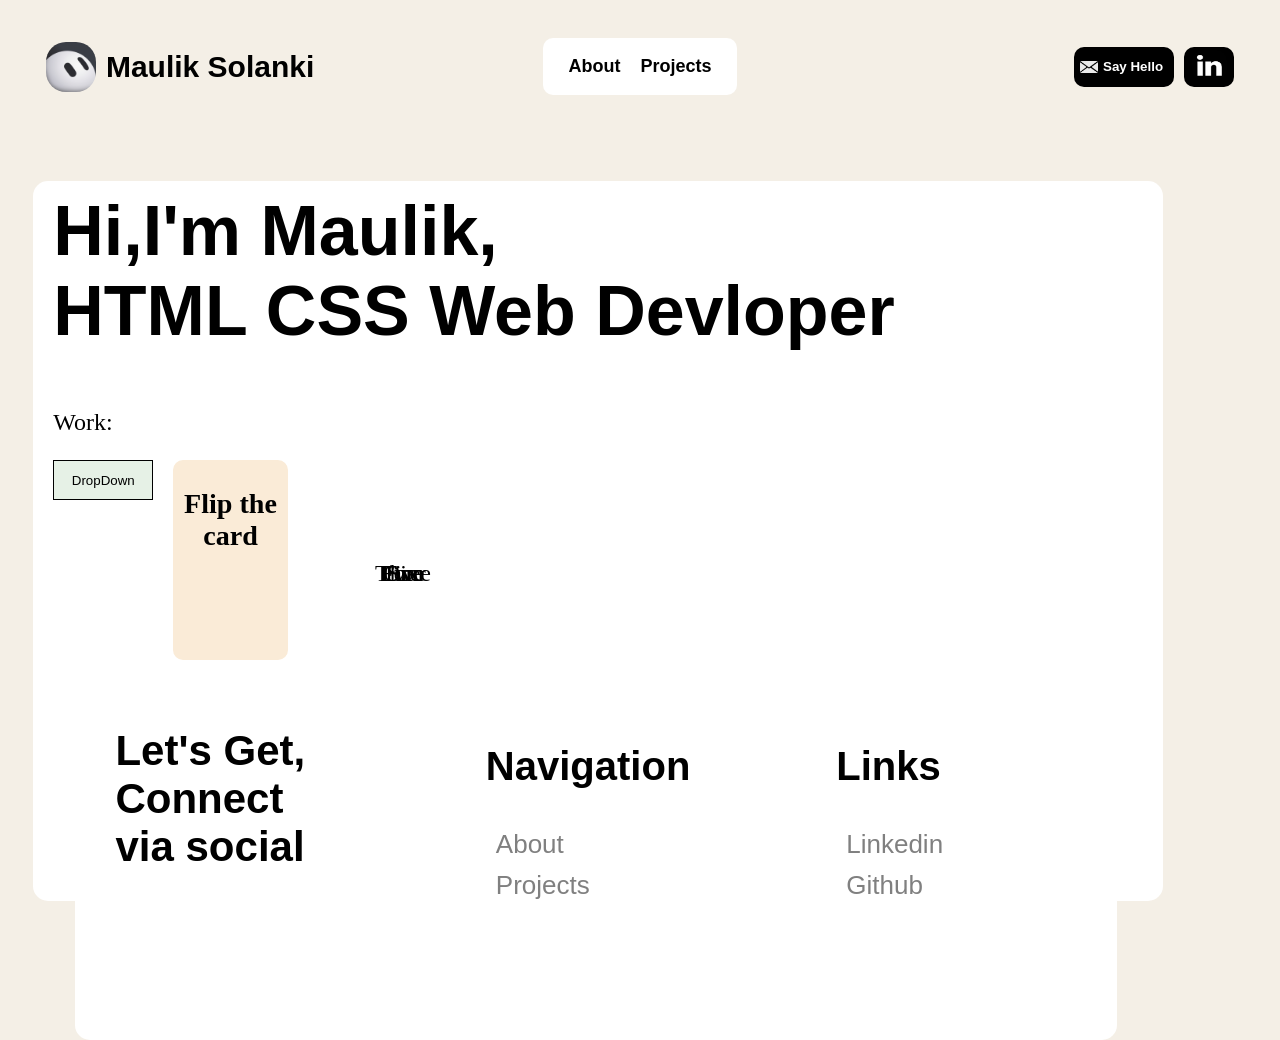
==== index.html @ 33026282 "Initial commit" ====
<!DOCTYPE html>
<html lang="en">
    <head>
        <title>Maulik Solanki | HTML CSS Developer</title>
        <meta name="viewport" content="width=device-width, initial-scale=1.0">
        <meta charset="UTF-8">
        <link rel="stylesheet" href="index.css">
        <link rel="icon" href="logo.png" type="image/x-icon">
       
    </head>
<body>
    <div class="navigation">
        <div class="nav-left">
        <img src="logo.png" alt="Logo" class="logo" draggable="false">
        <h1>Maulik Solanki</h1>
        </div>

    <div class="nav-center">
        <ul>    
            <li><a href="about.html">About</a></li>
            <li><a href="projects.html">Projects</a></li>
        </ul> 
    </div>

    <div class="nav-right">
        <a class="nav-btn-link" href="mailto:mrmauli1112@gmail.com">
            <button class="nav-btn1"><img src="resources/envelop1.png" class="btn1_logo" draggable="false"><p>Say Hello</p></button>
        </a>

        <a class="nav-btn-link" href="https://www.linkedin.com/in/maulik-solanki-bca/">
            <button class="nav-btn2"><img src="resources/linkdin_logo2.png" class="btn2_logo" draggable="false"></button>
        </a>
      </div>  
        
   </div>

    <div class="page-content-intro">
    <div class="intro">
        <h2>Hi,I'm Maulik,<br>
            HTML CSS Web Devloper 
        </h2>
        <p class="work">Work:</p>
    </div>

    <div class="content">
        <div class="dropdown">
        <button class="dropbtn">DropDown</button>
        <div class="dropdown-content">
            <a href="https://www.google.com" target="_blank">Google</a>
            <a href="https://www.youtube.com" target="_blank">Youtube</a>
            <a href="https://www.w3schools.com" target="_blank">W3School</a>
        </div>
        
        </div>

        <div class="container-card">
            <div class="card">
                <div class="face front"><h3>Flip the card</h3></div>
                <div class="face back"><h3>Thanks for Flip</h3></div>
            </div>
        <div class="container-cube">
            <div class="cube">
                <div class="face one">One</div>
                <div class="face two">Two</div>
                <div class="face three">Three</div>
                <div class="face four">Four</div>
                <div class="face five">Five</div>
                <div class="face six">Six</div>
            </div>


        </div>
        


        </div>
    </div>

    <footer class="footer">

        <h3>
            Let's Get,<br>Connect <br>via social
        </h3>

        <ul>
            <p>Navigation</p>
            <li><a href="about.html">About</a></li>
            <li><a href="projects.html">Projects</a></li>
        </ul>
        <ul>
            <p>Links</p>
            <li><a href="https://www.linkedin.com/in/maulik-solanki-bca/" target="_blank">Linkedin</a></li>
            <li><a href="https://www.github.com/Solanki-Maulik" target="_blank">Github</a></li>
            
        </ul>

     
    

        


    </footer>
</body>
</html>
---- index.css ----
:root{
                --primary-color: #F4EFE6;
                --second-color: black;
                --accent-color: #383434;
            }
 
 body{
                margin-top:10px;
                padding:0;
                background-color:var(--primary-color);
                overflow-x:hidden;
                user-select: none;
            }

        

        .navigation{
                display:flex;
                justify-content:space-between;
                align-items:center;
                background-color:var(--primary-color);
                margin: 0 auto;
                width: 94%;
                padding:10px 5px;
                max-width:1230px;
                
            }

        .nav-left{
            display:flex;
            align-items:center;
            flex:1;
        }

             .logo{
                width: 50px;
                height: 50px;
                margin-right:10px;
                border-radius: 20px;
            }


        h1{
                color:var(--second-color);
                font-family: Arial, Helvetica, sans-serif;
                font-size:30px;

            }

        .nav-center{
            display:flex;
            align-items: center;
           flex:1;
            justify-content:center;
           
        }


        .navigation ul{
            display:flex;
            list-style-type: none;
            background-color: white;
            border-radius: 10px;
            padding:18px 15px;
            font-size: 18px;
            font-weight:bold;
            color:var(--second-color);


       
            
            
 
        }

        .navigation li a{
            
            flex-direction: row;
            padding:15px 10px;
            text-decoration: none;
            font-family:Arial, Helvetica, sans-serif;
            color:var(--second-color);
            
            
        }

        .navigation li a:hover{
            color:var(--second-color);
            background-color: #f2f7f5;
            border-radius:10px;
            text-decoration-style: bold;
        }



        .nav-btn1{
            width:100px;
            height:40px;
            background-color:var(--second-color);
            color:white;
            cursor: pointer;
            margin-right:10px;
            border-radius:10px;
            font-weight: bold;
            border:none;
            align-items:center;
            display:flex;
        }

        .nav-btn1:hover{
            background-color:var(--accent-color);
            color:rgb(233, 223, 223);
        }

        .nav-btn1 p{
            padding-left:5px;
        }

        .nav-btn2{
            width:50px;
            height:40px;
            background-color:var(--second-color);
            color:white;
            cursor: pointer;
            border-radius:10px;
            font-weight: bold;
            border:none;
        }

         .nav-right{
            display:flex;
            align-items:center;
            flex:1;
            justify-content: flex-end;
         }

        .btn1_logo{
            height:12px;
            width:18px;
            
        }

        .btn2_logo{
            border-radius:10px;
            height:30px;
            width:35px;
            
        }

        .nav-btn-link{
            text-decoration:none;
            display:inline-block;
        }
    
        .page-content-intro{
                
                width:94%;
                max-width:1110px;
                margin-left:2%;
                padding-left:20px;
                background-color: white;
                border-radius: 15px;
                margin-top: 20px;
                height: 80vh;
                font-size: 24px;
            }

            h2{
                font-size:70px;
                font-family:'Segoe UI', Tahoma, Geneva, Verdana, sans-serif;
                padding-top:10px;
            }

            .dropbtn{
                background-color:rgb(230, 241, 230);
                height:40px;
                width:100px;
                cursor:pointer;
                border:1px solid black;
            }

            .dropdown{
                position: absolute;
                display:inline-block;
                margin-bottom:30px;
                
                
            }
            

            .dropdown-content{
                display:none;
                position: absolute;
                border:1px solid black;
               padding:1px 1px;
                
            }


            .dropdown-content a{
                display:block;
                text-decoration:none;
                color:black;
            }

            .dropdown-content a:hover{
                background-color:rgb(231, 234, 240);
                
            }

            .dropdown:hover  .dropdown-content{
                display:block;
            }


            .dropdown-content:hover {
                background-color:white;
            }

            .container-card{
                display:flex;
                height:200px;
                width:230px;
                margin-left:120px;
                border-radius:10px;  
                perspective:2800px;
            }

            .card{
                width:100%;
                height:100%;
                position:relative;
                transition:transform 1.5s;
                transform-style:preserve-3d;
            }

            .face{
                position:absolute;
                text-align:center;
                width:100%;
                height:100%;
                backface-visibility: hidden;
                
            }

            .front{
                background-color: antiquewhite;
                border-radius:10px;
            }

            .back{
                background-color: aliceblue;
                transform:rotateY(180deg);
                border-radius:10px;
            }

            .container-card:hover .card{
                transform:rotateY(180deg);
            }

            .container-cube{
                display:flex;
                width:230px;
                height:230px;
                margin:100px auto;
            }
          

          

           

           
          

            .footer{
                display:flex;
                width:92%;
                margin-top: 20px;
                height: 40vh;
                margin-left:2%;
                padding-left:20px;
                border-radius: 15px;
                background-color:white;
               
            }

            .footer h3{
                font-size:42px;
                font-family:'Segoe UI', Tahoma, Geneva, Verdana, sans-serif;
                width:50%;
                padding-top:5px;
                padding-right:10px;
                margin-left:20px;
                color:var(--second-color);
                
                

            }

            .footer p{
                font-family:'Segoe UI', Tahoma, Geneva, Verdana, sans-serif;
                font-size:40px;
                padding-left:10px;
                color:var(--second-color);
                font-weight:bold;
                
            }

            .footer ul{
                width:50%;
                margin-left:20px;
            }

            
            .footer li{
                list-style-type: none;
                margin-left:20px;
                font-family:'Segoe UI', Tahoma, Geneva, Verdana, sans-serif;
                font-size:26px;
                margin-bottom: 10px;
               
                
                
            }

            .footer li a{
                text-decoration:none;
                color:grey;
               
                
            }

            .footer li a:hover{
                color:var(--second-color)
            }


            .contect{
                display:block;
            }
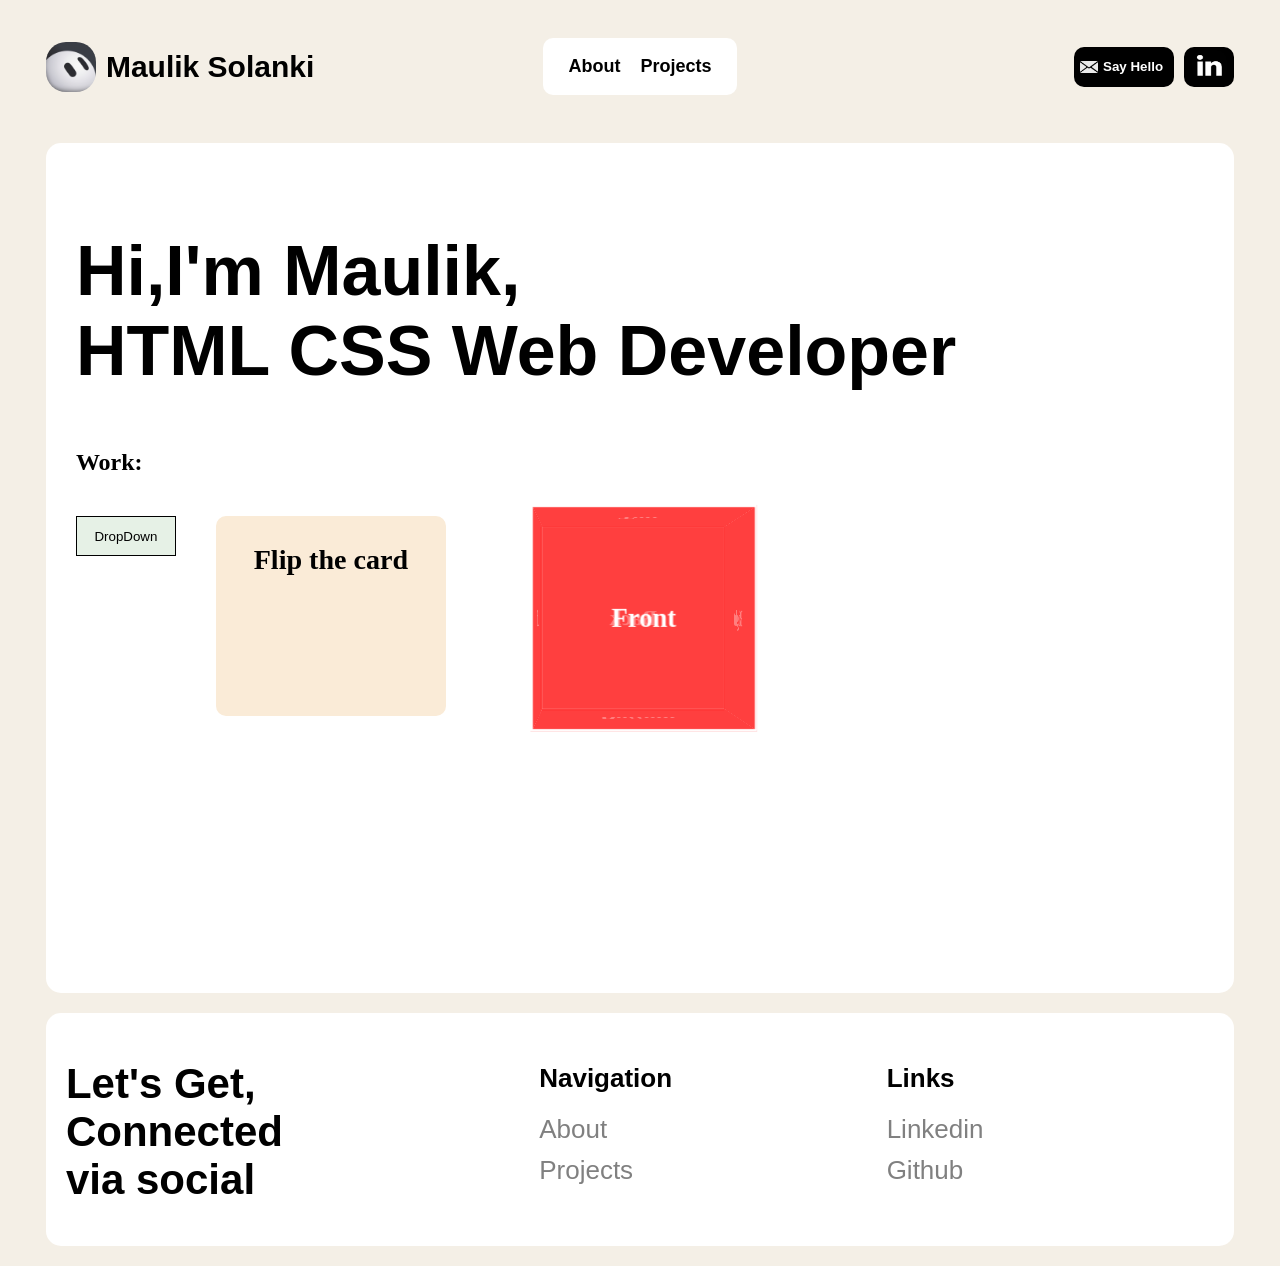
==== commit b3520eb4: "14/10/2026" ====
--- a/index.html
+++ b/index.html
@@ -6,7 +6,7 @@
         <meta charset="UTF-8">
         <link rel="stylesheet" href="index.css">
         <link rel="icon" href="logo.png" type="image/x-icon">
-       
+    
     </head>
 <body>
     <div class="navigation">
@@ -15,14 +15,14 @@
         <h1>Maulik Solanki</h1>
         </div>
 
-    <div class="nav-center">
+        <div class="nav-center">
         <ul>    
             <li><a href="about.html">About</a></li>
             <li><a href="projects.html">Projects</a></li>
         </ul> 
-    </div>
+        </div>
 
-    <div class="nav-right">
+        <div class="nav-right">
         <a class="nav-btn-link" href="mailto:mrmauli1112@gmail.com">
             <button class="nav-btn1"><img src="resources/envelop1.png" class="btn1_logo" draggable="false"><p>Say Hello</p></button>
         </a>
@@ -30,42 +30,42 @@
         <a class="nav-btn-link" href="https://www.linkedin.com/in/maulik-solanki-bca/">
             <button class="nav-btn2"><img src="resources/linkdin_logo2.png" class="btn2_logo" draggable="false"></button>
         </a>
-      </div>  
-        
-   </div>
+        </div>  
+    </div>
 
     <div class="page-content-intro">
-    <div class="intro">
-        <h2>Hi,I'm Maulik,<br>
-            HTML CSS Web Devloper 
-        </h2>
-        <p class="work">Work:</p>
-    </div>
+         <div class="intro">
+            <h2>Hi,I'm Maulik,<br>
+            HTML CSS Web Developer 
+             </h2>
+            <p class="work">Work:</p>
+        </div>
 
-    <div class="content">
-        <div class="dropdown">
+        <div class="working-data">
+        <div class="container-dropdown">
         <button class="dropbtn">DropDown</button>
         <div class="dropdown-content">
             <a href="https://www.google.com" target="_blank">Google</a>
             <a href="https://www.youtube.com" target="_blank">Youtube</a>
             <a href="https://www.w3schools.com" target="_blank">W3School</a>
         </div>
+        </div>
         
-        </div>
 
         <div class="container-card">
             <div class="card">
-                <div class="face front"><h3>Flip the card</h3></div>
-                <div class="face back"><h3>Thanks for Flip</h3></div>
+                <div class="card-face flip1"><h3>Flip the card</h3></div>
+                <div class="card-face flip2"><h3>Thanks for Flip</h3></div>
             </div>
+        </div>
         <div class="container-cube">
             <div class="cube">
-                <div class="face one">One</div>
-                <div class="face two">Two</div>
-                <div class="face three">Three</div>
-                <div class="face four">Four</div>
-                <div class="face five">Five</div>
-                <div class="face six">Six</div>
+                <div class="face front">Front</div>
+                <div class="face back">Back</div>
+                <div class="face left">Left</div>
+                <div class="face right">Right</div>
+                <div class="face top">Top</div>
+                <div class="face bottom">Bottom</div>
             </div>
 
 
@@ -73,22 +73,22 @@
         
 
 
-        </div>
+        
     </div>
-
+</div>
     <footer class="footer">
 
         <h3>
-            Let's Get,<br>Connect <br>via social
+            Let's Get,<br>Connected <br>via social
         </h3>
 
         <ul>
-            <p>Navigation</p>
+            <li class="list-title">Navigation</li>
             <li><a href="about.html">About</a></li>
             <li><a href="projects.html">Projects</a></li>
         </ul>
         <ul>
-            <p>Links</p>
+            <li class="list-title">Links</li>
             <li><a href="https://www.linkedin.com/in/maulik-solanki-bca/" target="_blank">Linkedin</a></li>
             <li><a href="https://www.github.com/Solanki-Maulik" target="_blank">Github</a></li>
             
@@ -102,4 +102,7 @@
 
     </footer>
 </body>
+
+
+
 </html>
--- a/index.css
+++ b/index.css
@@ -155,20 +155,40 @@
         .page-content-intro{
                 
                 width:94%;
-                max-width:1110px;
-                margin-left:2%;
-                padding-left:20px;
+                max-width:1230px;
+                margin:20px auto;
+                padding:30px;
                 background-color: white;
                 border-radius: 15px;
                 margin-top: 20px;
-                height: 80vh;
+                min-height: 850px;
                 font-size: 24px;
+                box-sizing: border-box;
             }
 
             h2{
                 font-size:70px;
                 font-family:'Segoe UI', Tahoma, Geneva, Verdana, sans-serif;
-                padding-top:10px;
+                
+            }
+
+            .work {
+            font-size: 24px;
+            margin-top: 0;
+            margin-bottom: 20px;
+            font-weight: bold;
+            }
+
+            .working-data{
+            display: flex;
+            flex-wrap: wrap;    
+            flex-direction: row;   
+            justify-content: flex-start; 
+            align-items: flex-start;        
+            gap: 40px;             
+            margin-top: 40px; 
+               
+                
             }
 
             .dropbtn{
@@ -179,10 +199,9 @@
                 border:1px solid black;
             }
 
-            .dropdown{
-                position: absolute;
-                display:inline-block;
-                margin-bottom:30px;
+            .container-dropdown{
+                position: relative;
+               
                 
                 
             }
@@ -192,7 +211,8 @@
                 display:none;
                 position: absolute;
                 border:1px solid black;
-               padding:1px 1px;
+                padding:1px 1px;
+              
                 
             }
 
@@ -201,6 +221,7 @@
                 display:block;
                 text-decoration:none;
                 color:black;
+                padding:8px 12px;
             }
 
             .dropdown-content a:hover{
@@ -208,7 +229,7 @@
                 
             }
 
-            .dropdown:hover  .dropdown-content{
+            .container-dropdown:hover  .dropdown-content{
                 display:block;
             }
 
@@ -219,11 +240,12 @@
 
             .container-card{
                 display:flex;
+                position: relative;
                 height:200px;
                 width:230px;
-                margin-left:120px;
+                
                 border-radius:10px;  
-                perspective:2800px;
+                perspective:600px;
             }
 
             .card{
@@ -234,7 +256,7 @@
                 transform-style:preserve-3d;
             }
 
-            .face{
+            .card-face{
                 position:absolute;
                 text-align:center;
                 width:100%;
@@ -243,12 +265,14 @@
                 
             }
 
-            .front{
+            .card-face.flip1{
                 background-color: antiquewhite;
                 border-radius:10px;
-            }
-
-            .back{
+                
+            }
+
+           
+            .card-face.flip2{
                 background-color: aliceblue;
                 transform:rotateY(180deg);
                 border-radius:10px;
@@ -260,26 +284,58 @@
 
             .container-cube{
                 display:flex;
-                width:230px;
-                height:230px;
-                margin:100px auto;
+                position: relative;
+                width:200px;
+                height:200px;
+                perspective: 1000px;
+            }
+
+            .cube{
+                width:100%;
+                height:100%;
+                position: relative;
+                margin-left:50px;
+                transform-style: preserve-3d;
+                animation: spin 12s infinite linear;
+            }
+
+            .face {
+              position: absolute;
+              width: 200px;
+              height: 200px;
+              border: 2px solid white;
+              line-height: 200px;
+              text-align: center;
+              font-size: 24px;
+              font-weight: bold;
+              color: white;
+              background: rgba(255, 0, 0, 0.5);
+            }
+
+            .front  { transform: rotateY(  0deg) translateZ(100px); }
+            .back   { transform: rotateY(180deg) translateZ(100px); }
+            .left   { transform: rotateY(-90deg) translateZ(100px); }
+            .right  { transform: rotateY( 90deg) translateZ(100px); }
+            .top    { transform: rotateX( 90deg) translateZ(100px); }
+            .bottom { transform: rotateX(-90deg) translateZ(100px); }
+
+            @keyframes spin {
+            from { transform: rotateX(0deg) rotateY(0deg); }
+            to   { transform: rotateX(360deg) rotateY(0deg); }
             }
           
 
           
 
            
-
-           
+            
           
 
             .footer{
                 display:flex;
-                width:92%;
-                margin-top: 20px;
-                height: 40vh;
-                margin-left:2%;
-                padding-left:20px;
+                width:94%;
+                max-width:1230px;
+                margin:20px auto;
                 border-radius: 15px;
                 background-color:white;
                
@@ -288,7 +344,7 @@
             .footer h3{
                 font-size:42px;
                 font-family:'Segoe UI', Tahoma, Geneva, Verdana, sans-serif;
-                width:50%;
+                width:40%;
                 padding-top:5px;
                 padding-right:10px;
                 margin-left:20px;
@@ -298,24 +354,25 @@
 
             }
 
-            .footer p{
+            .list-title{
                 font-family:'Segoe UI', Tahoma, Geneva, Verdana, sans-serif;
                 font-size:40px;
-                padding-left:10px;
+                padding-bottom: 10px;
                 color:var(--second-color);
                 font-weight:bold;
+                margin-top:50px;
                 
             }
 
             .footer ul{
-                width:50%;
-                margin-left:20px;
+                width:30%;
+                margin:0;
+                padding:0;
             }
 
             
             .footer li{
                 list-style-type: none;
-                margin-left:20px;
                 font-family:'Segoe UI', Tahoma, Geneva, Verdana, sans-serif;
                 font-size:26px;
                 margin-bottom: 10px;
@@ -336,6 +393,4 @@
             }
 
 
-            .contect{
-                display:block;
-            }+            
